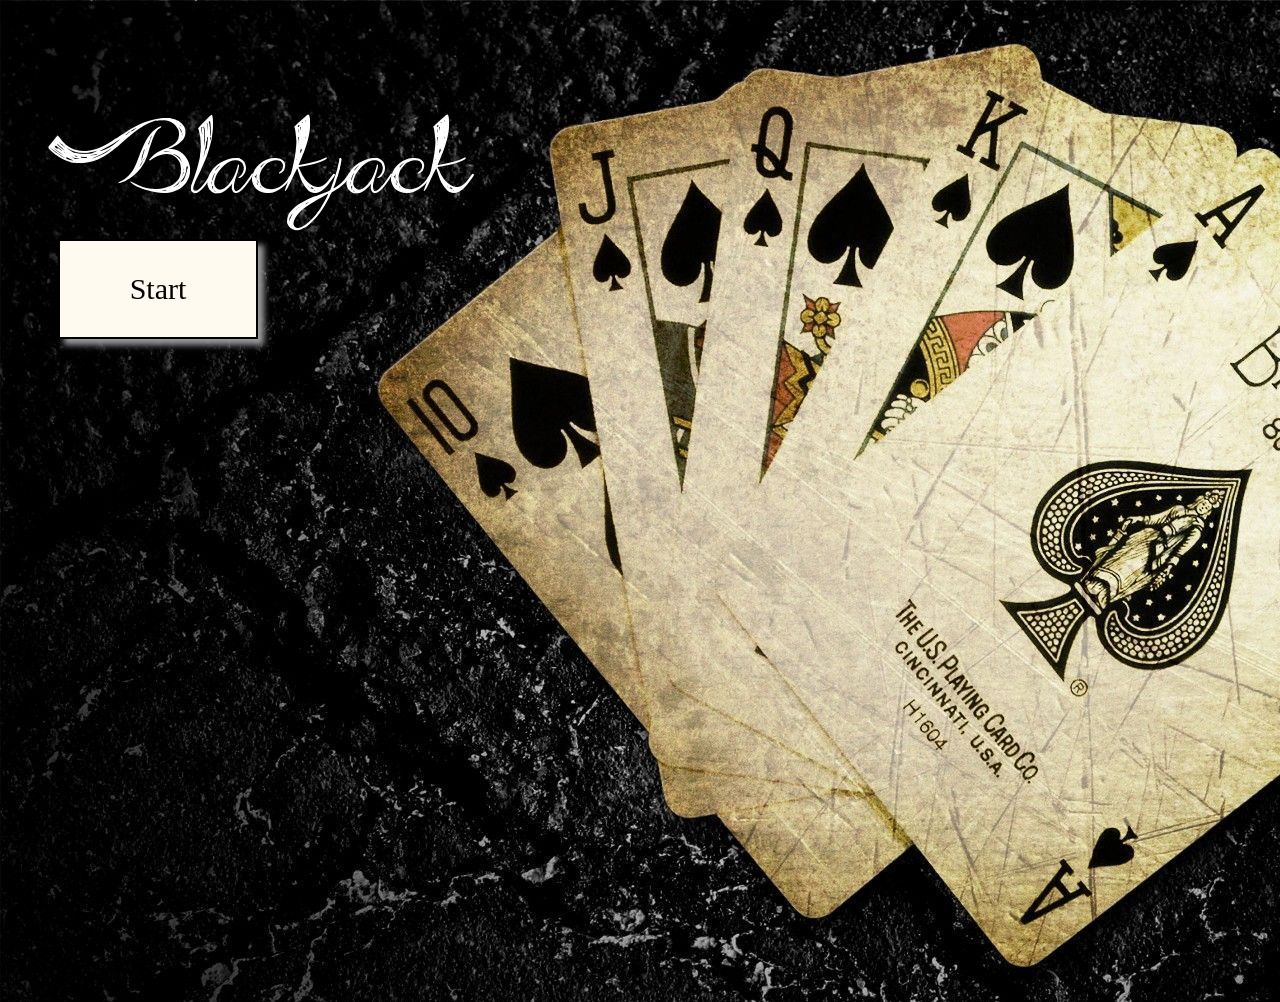
==== index.html @ 05b51416 "Rename веб.html to index.html" ====
<!DOCTYPE hmtl>
<html lang="en">
  <head>
    <link rel="stylesheet" href="css.css">
    <meta charset="utf-8">
    <title>Блэкджек</title>
    <script src="jscript.js"></script>
  </head>
  <body>
      <div class="background" id="back">
        <div class="Title">Blackjack</div>
        <div class="back_buttons" id="back_buttons">
          <button class="start" id="start" onclick="start()">Start</button>
	  <button class="take_card" id="take_card">Take card</button>
	  <button class="enough" id="enough"">Enough cards</button>
        </div>
        <div class="back_cards" id="back_cards"></div>
        <div class="dealer_cards" id="dealer_cards"></div>
      </div>
  </body>
</html>
---- css.css ----
@font-face {
font-family: 'fonts';
src: url('fonts.ttf');
}

body {
background-image: url(menu_background.jpg);
}

.Title {
font-family: 'fonts';
font-size: 70px;
color: white;
margin-left: 110px;
margin-top: 110px;
}

.background {
height: 100%;
width: 100%;
}

.back_buttons {
display: flex;
flex-direction: row;
width: 100%;
height: 150px;
}

.back_cards {
display: none;
flex-direction: row;
flex-wrap: wrap;
align-items: center;
background: white;
border: solid 4px saddlebrown;
width: 50%;
height: 120px;
}

.dealer_cards {
display: none;
flex-direction: row;
flex-wrap: wrap;
align-items: center;
background: white;
border: solid 4px saddlebrown;
width: 50%;
height: 120px;
margin-top: 30px;
}

.card {
width: 70px;
height: 100px;
margin-left: 5px;
border: solid 2px black;
border-radius: 10%;
}

.start {
font-family: cursive;
font-size: 30px;
width: 200px;
height: 100px;
background: FloralWhite;
border: solid 2px black;
box-shadow: 6px 6px 6px #999;
margin-left: 50px;
transition: background 0.05s linear;
transition: all .05s linear;
}

.start:active {
background: GhostWhite;
box-shadow: 2px 2px 2px #777;
transform: translateY(3px);
}

.take_card {
display: none;
font-family: cursive;
font-size: 30px;
width: 150px;
height: 100px;
background: FloralWhite;
box-shadow: 6px 6px 6px #999;
border: solid 2px black;
transition: background 0.05s linear;
transition: all .05s linear;
}

.take_card:active {
background: GhostWhite;
box-shadow: 2px 2px 2px #777;
transform: translateY(3px);
}

.enough {
display: none;
font-family: cursive;
font-size: 30px;
width: 150px;
height: 100px;
background: FloralWhite;
border: solid 2px black;
box-shadow: 6px 6px 6px #999;
margin-left: 20px;
transition: background 0.05s linear;
transition: all .05s linear;
}

.enough:active {
background: GhostWhite;
box-shadow: 2px 2px 2px #777;
transform: translateY(3px);
}

.score_display {
background: white;
border: solid 4px saddlebrown;
height: 96px;
width: 146px;
margin-left: 20px;
}
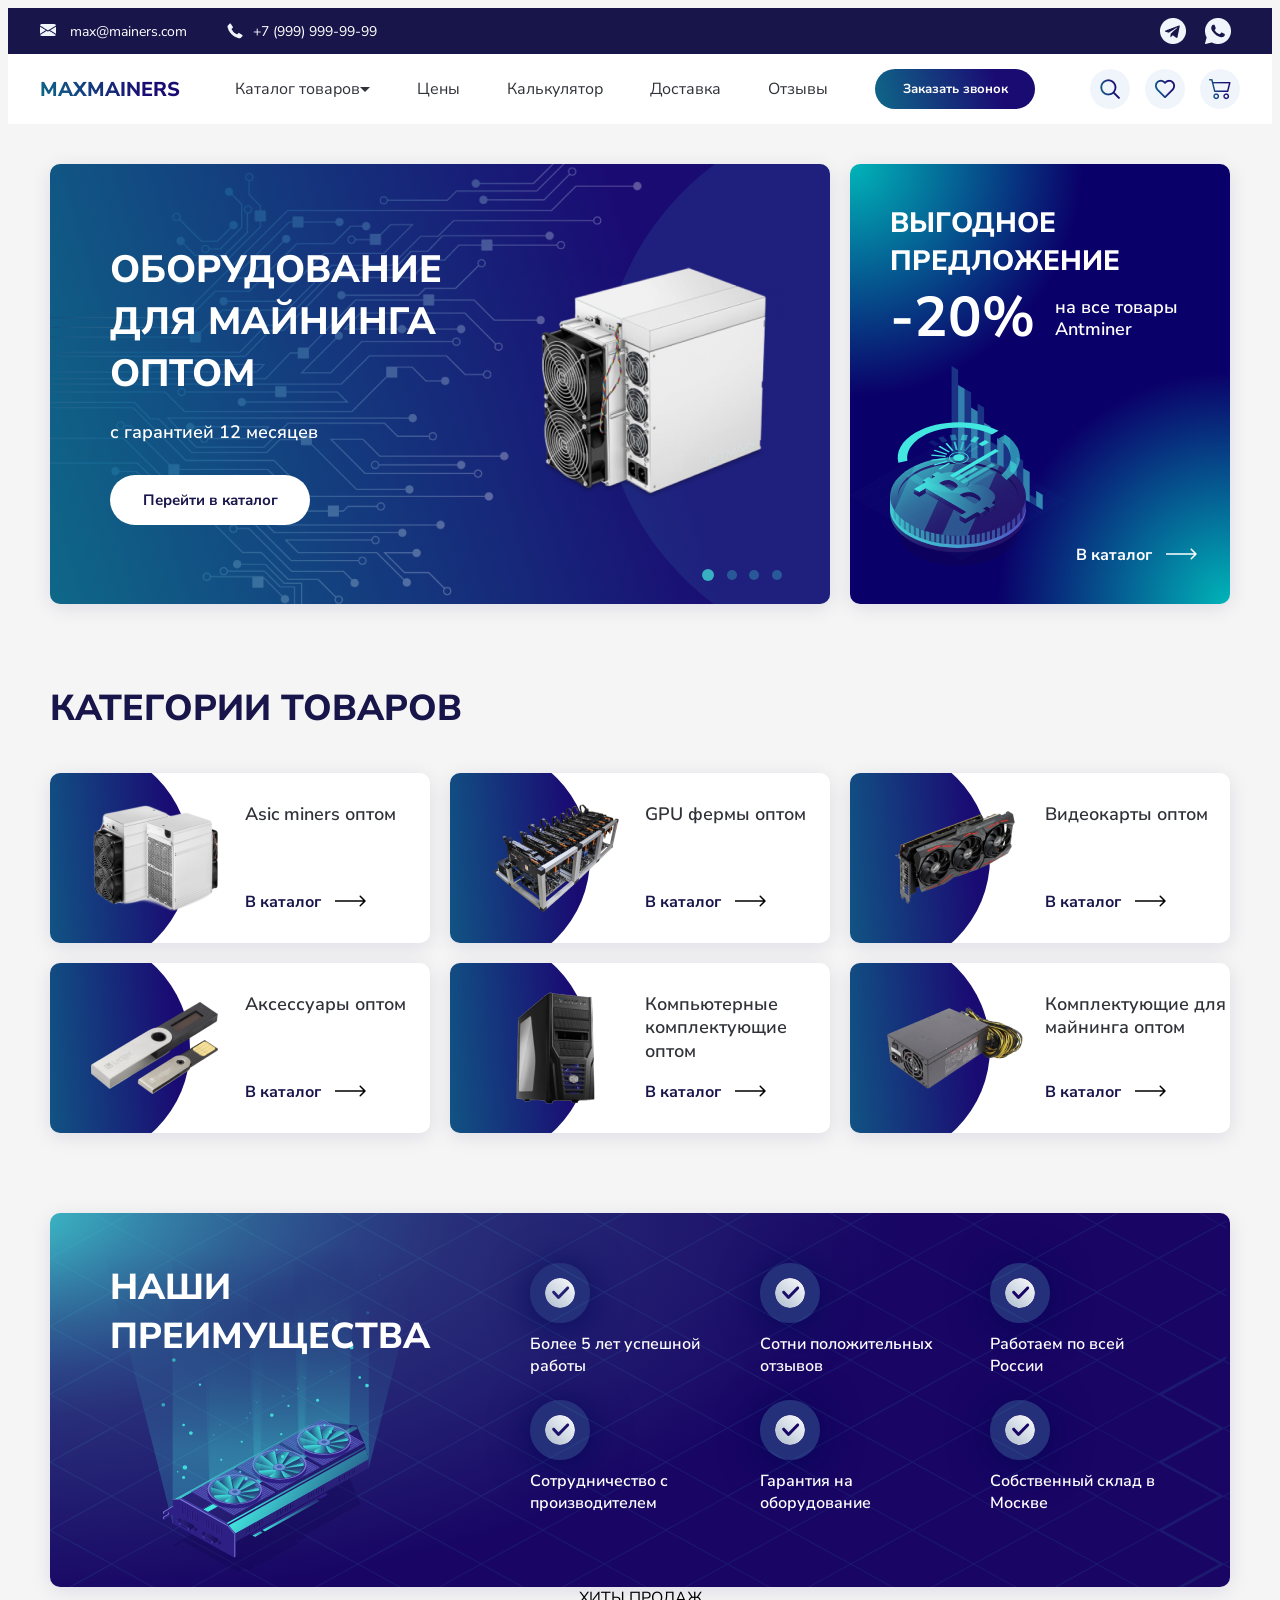
==== commit edffd5f6: "Add files via upload" ====
--- a/index.html
+++ b/index.html
@@ -1,21 +1,217 @@
-<!DOCTYPE hmtl>
-<html lang="en">
-  <head>
-    <link rel="stylesheet" href="css.css">
-    <meta charset="utf-8">
-    <title>Блэкджек</title>
-    <script src="jscript.js"></script>
-  </head>
-  <body>
-      <div class="background" id="back">
-        <div class="Title">Blackjack</div>
-        <div class="back_buttons" id="back_buttons">
-          <button class="start" id="start" onclick="start()">Start</button>
-	  <button class="take_card" id="take_card">Take card</button>
-	  <button class="enough" id="enough"">Enough cards</button>
-        </div>
-        <div class="back_cards" id="back_cards"></div>
-        <div class="dealer_cards" id="dealer_cards"></div>
-      </div>
-  </body>
-</html>
+<!DOCTYPE html>
+<html lang="en">
+<head>
+    <meta charset="UTF-8">
+    <title>Title</title>
+    <link rel="stylesheet" href="styles.css">
+</head>
+<body>
+    <header>
+        <div class="header">
+            <div class="header__top">
+                <div class="header__top__wrap">
+                    <div class="header__top__email-block">
+                        <img class="header__top__email-block__icon" src="assets/mail_icon.png">
+                        <span class="header__top__email-block__text">max@mainers.com</span>
+                    </div>
+                    <div class="header__top__number-block">
+                        <img class="header__top__number-block__icon" src="assets/phone_icon.png">
+                        <span class="header__top__number-block__text">+7 (999) 999-99-99</span>
+                    </div>
+                    <div class="header__top__messengers">
+                        <img class="header__top__messengers__icon" src="assets/telegram_icon.png">
+                        <img class="header__top__messengers__icon" src="assets/whatsapp_icon.png">
+                    </div>
+                </div>
+            </div>
+            <div class="header__bot">
+                <div class="header__bot__wrap">
+                    <label class="header__bot__maxmainers">MAXMAINERS</label>
+                    <div class="header__bot__links">
+                        <div class="header__bot__catalog-block">
+                            <span class="header__bot__catalog-block__text header__bot__links__link">Каталог товаров</span>
+                            <img class="header__bot__catalog-block__icon" src="assets/catalog_icon.png">
+                        </div>
+                        <span class="header__bot__links__link">Цены</span>
+                        <span class="header__bot__links__link">Калькулятор</span>
+                        <span class="header__bot__links__link">Доставка</span>
+                        <span class="header__bot__links__link">Отзывы</span>
+                        <div class="header__bot__call-wrap header__bot__call-wrap_normal">
+                            <span class="header__bot__call-wrap__text">Заказать звонок</span>
+                        </div>
+                    </div>
+                    <div class="header__bot__icons-block">
+                        <div class="header__bot__icon__block">
+                            <img class="header__bot__icons__icon" src="assets/search_icon.png">
+                        </div>
+                        <div class="header__bot__icon__block">
+                            <img class="header__bot__icon" src="assets/liked_icon.png">
+                            <img class="header__bot__icons_liked-counter" src="">
+                        </div>
+                        <div class="header__bot__icon__block">
+                            <img class="header__bot__icon" src="assets/shopper_icon.png">
+                            <img class="header__bot__icons_shopper-counter" src="">
+                        </div>
+                    </div>
+                </div>
+            </div>
+        </div>
+    </header>
+    <div class="main-block">
+        <div class="main-block__wrap">
+            <div class="main-block__banners">
+                <div class="main-block__banner">
+                    <img class="main-block__banner__background-left" src="assets/banner_background.png">
+                    <div class="main-block__banner__left-wrap">
+                        <label class="main-block__banner__label">ОБОРУДОВАНИЕ ДЛЯ МАЙНИНГА ОПТОМ</label>
+                        <span class="main-block__banner__span">с гарантией 12 месяцев</span>
+                        <div class="main-block__banner__catalog-button main-block__banner__catalog-button_normal">
+                            <span class="main-block__banner__catalog-button__text">Перейти в каталог</span>
+                        </div>
+                    </div>
+                    <div class="main-block__banner__slider">
+                        <img class="main-block__banner__slider__image" src="assets/banner_picture.png">
+                        <div class="main-block__banner__slider__dots">
+                            <div class="main-block__banner__slider__dots__dot main-block__banner__slider__dots__dot_selected"></div>
+                            <div class="main-block__banner__slider__dots__dot"></div>
+                            <div class="main-block__banner__slider__dots__dot"></div>
+                            <div class="main-block__banner__slider__dots__dot"></div>
+                        </div>
+                    </div>
+                    <div class="main-block__banner__background-right"></div>
+                </div>
+                <div class="main-block__discount-banner">
+                    <label class="main-block__discount-banner__offer">ВЫГОДНОЕ ПРЕДЛОЖЕНИЕ</label>
+                    <div class="main-block__discount-banner__discount-wrap">
+                        <label class="main-block__discount-banner__discount">-20%</label>
+                        <span class="main-block__discount-banner__span">на все товары Antminer</span>
+                    </div>
+                    <div class="main-block__discount-banner__bottom">
+                        <img class="main-block__discount-banner__bottom__image" src="assets/discount_icon.svg">
+                        <div class="main-block__catalog-button">
+                            <span class="main-block__catalog-button__text">В каталог</span>
+                            <img class="main-block__catalog-button__arrow" src="assets/discount_arrow.svg">
+                        </div>
+                    </div>
+                </div>
+            </div>
+            <div class="main-block__categories">
+                <label class="main-block__categories__label">КАТЕГОРИИ ТОВАРОВ</label>
+                <div class="main-block__categories__block">
+                    <div class="main-block__categories__block__category">
+                        <div class="main-block__categories__block__category__background-circle"></div>
+                        <img class="main-block__categories__block__category__image" src="assets/category_items/image-5.png">
+                        <div class="main-block__categories__block__category__right-block">
+                            <span class="main-block__categories__block__category__right-block__title">Asic miners оптом</span>
+                            <div class="main-block__catalog-button">
+                                <span class="main-block__catalog-button__text">В каталог</span>
+                                <img class="main-block__catalog-button__arrow" src="assets/discount_arrow.svg">
+                            </div>
+                        </div>
+                    </div>
+                    <div class="main-block__categories__block__category">
+                        <div class="main-block__categories__block__category__background-circle"></div>
+                        <img class="main-block__categories__block__category__image" src="assets/category_items/image-1.png">
+                        <div class="main-block__categories__block__category__right-block">
+                            <span class="main-block__categories__block__category__right-block__title">GPU фермы оптом</span>
+                            <div class="main-block__catalog-button">
+                                <span class="main-block__catalog-button__text">В каталог</span>
+                                <img class="main-block__catalog-button__arrow" src="assets/discount_arrow.svg">
+                            </div>
+                        </div>
+                    </div>
+                    <div class="main-block__categories__block__category">
+                        <div class="main-block__categories__block__category__background-circle"></div>
+                        <img class="main-block__categories__block__category__image" src="assets/category_items/image-3.png">
+                        <div class="main-block__categories__block__category__right-block">
+                            <span class="main-block__categories__block__category__right-block__title">Видеокарты оптом</span>
+                            <div class="main-block__catalog-button">
+                                <span class="main-block__catalog-button__text">В каталог</span>
+                                <img class="main-block__catalog-button__arrow" src="assets/discount_arrow.svg">
+                            </div>
+                        </div>
+                    </div>
+                    <div class="main-block__categories__block__category">
+                        <div class="main-block__categories__block__category__background-circle"></div>
+                        <img class="main-block__categories__block__category__image" src="assets/category_items/image.png">
+                        <div class="main-block__categories__block__category__right-block">
+                            <span class="main-block__categories__block__category__right-block__title">Аксессуары оптом</span>
+                            <div class="main-block__catalog-button">
+                                <span class="main-block__catalog-button__text">В каталог</span>
+                                <img class="main-block__catalog-button__arrow" src="assets/discount_arrow.svg">
+                            </div>
+                        </div>
+                    </div>
+                    <div class="main-block__categories__block__category">
+                        <div class="main-block__categories__block__category__background-circle"></div>
+                        <img class="main-block__categories__block__category__image" src="assets/category_items/image-2.png">
+                        <div class="main-block__categories__block__category__right-block">
+                            <span class="main-block__categories__block__category__right-block__title">Компьютерные комплектующие оптом</span>
+                            <div class="main-block__catalog-button">
+                                <span class="main-block__catalog-button__text">В каталог</span>
+                                <img class="main-block__catalog-button__arrow" src="assets/discount_arrow.svg">
+                            </div>
+                        </div>
+                    </div>
+                    <div class="main-block__categories__block__category">
+                        <div class="main-block__categories__block__category__background-circle"></div>
+                        <img class="main-block__categories__block__category__image" src="assets/category_items/image-4.png">
+                        <div class="main-block__categories__block__category__right-block">
+                            <span class="main-block__categories__block__category__right-block__title">Комплектующие для майнинга оптом</span>
+                            <div class="main-block__catalog-button">
+                                <span class="main-block__catalog-button__text">В каталог</span>
+                                <img class="main-block__catalog-button__arrow" src="assets/discount_arrow.svg">
+                            </div>
+                        </div>
+                    </div>
+                </div>
+            </div>
+            <div class="main-block__benefits">
+                <div class="main-block__benefits__wrap">
+                    <img class="main-block__benefits__grid" src="assets/benefits_grid.svg">
+                    <div class="main-block__benefits__left-block">
+                        <label class="main-block__benefits__left-block__label">НАШИ ПРЕИМУЩЕСТВА</label>
+                        <img class="main-block__benefits__left-block__image" src="assets/benefits_logo.svg">
+                    </div>
+                    <div class="main-block__benefits__right-block">
+                        <div class="main-block__benefits__right-block__benefit">
+                            <img class="main-block__benefits__right-block__benefit__image" src="assets/benefit_icon.svg"/>
+                            <span class="main-block__benefits__right-block__benefit__text">Более 5 лет успешной работы</span>
+                        </div>
+                        <div class="main-block__benefits__right-block__benefit">
+                            <img class="main-block__benefits__right-block__benefit__image" src="assets/benefit_icon.svg"/>
+                            <span class="main-block__benefits__right-block__benefit__text">Сотни положительных отзывов</span>
+                        </div>
+                        <div class="main-block__benefits__right-block__benefit">
+                            <img class="main-block__benefits__right-block__benefit__image" src="assets/benefit_icon.svg"/>
+                            <span class="main-block__benefits__right-block__benefit__text">Работаем по всей России</span>
+                        </div>
+                        <div class="main-block__benefits__right-block__benefit">
+                            <img class="main-block__benefits__right-block__benefit__image" src="assets/benefit_icon.svg"/>
+                            <span class="main-block__benefits__right-block__benefit__text">Сотрудничество с производителем</span>
+                        </div>
+                        <div class="main-block__benefits__right-block__benefit">
+                            <img class="main-block__benefits__right-block__benefit__image" src="assets/benefit_icon.svg"/>
+                            <span class="main-block__benefits__right-block__benefit__text">Гарантия на оборудование</span>
+                        </div>
+                        <div class="main-block__benefits__right-block__benefit">
+                            <img class="main-block__benefits__right-block__benefit__image" src="assets/benefit_icon.svg"/>
+                            <span class="main-block__benefits__right-block__benefit__text">Собственный склад в Москве</span>
+                        </div>
+                    </div>
+                </div>
+            </div>
+            <div class="main-block__sale-hits">
+                <div class="main-block__sale-hits__wrap">
+                    <label class="main-block__sale-hits__label">ХИТЫ ПРОДАЖ</label>
+                    <div class="main-block__sale-hits__block">
+                        <div class="main-block__sale-hits__block__item">
+
+                        </div>
+                    </div>
+                </div>
+            </div>
+        </div>
+    </div>
+</body>
+</html>
--- a/styles.css
+++ b/styles.css
@@ -0,0 +1,584 @@
+@import url('https://fonts.googleapis.com/css?family=Nunito+Sans&display=swap');
+
+body {
+    font-family: 'Nunito Sans';
+    background: #F5F5F5;
+}
+
+.header {
+    display: flex;
+    flex-direction: column;
+    min-width: 1200px;
+}
+
+.header__top {
+    display: flex;
+    flex-direction: row;
+    justify-content: center;
+    width: 100%;
+    height: 46px;
+    background: #18154B;
+}
+
+.header__top__wrap {
+    display: flex;
+    flex-direction: row;
+    align-items: center;
+    max-width: 1920px;
+    min-width: 1200px;
+    width: 100%;
+    height: 46px;
+    color: white;
+    font-size: 14px;
+    font-weight: 400;
+    padding-left: 10%;
+    padding-right: 10%;
+}
+
+.header__top__email-block {
+    display: inline;
+}
+
+.header__top__email-block__text {
+    margin-left: 10px;
+}
+
+.header__top__number-block {
+    display: flex;
+    flex-direction: row;
+    align-items: center;
+    margin-left: 40px;
+}
+
+.header__top__number-block__text {
+    margin-left: 10px;
+}
+
+.header__top__messengers {
+    display: flex;
+    flex-direction: row;
+    justify-content: space-around;
+    align-items: center;
+    width: 90px;
+    margin-left: auto;
+}
+
+.header__bot {
+    display: flex;
+    flex-direction: row;
+    justify-content: center;
+    align-items: center;
+    height: 70px;
+    background: white;
+    width: 100%;
+}
+
+.header__bot__wrap {
+    display: flex;
+    flex-direction: row;
+    justify-content: space-between;
+    align-items: center;
+    width: 100%;
+    min-width: 1200px;
+    max-width: 1920px;
+    padding-left: 10%;
+    padding-right: 10%;
+}
+
+.header__bot__maxmainers {
+    font-weight: 800;
+    font-size: 20px;
+    background: linear-gradient(73.56deg, #0D748B -10.13%, #1A0B73 75.49%), #FFFFFF;
+    -webkit-background-clip: text;
+    -webkit-text-fill-color: transparent;
+    -webkit-background-clip: text;
+    text-fill-color: transparent;
+}
+
+.header__bot__catalog-block, .header__bot__links__link {
+    font-size: 16px;
+    font-weight: 400;
+    color: #303239;
+}
+
+.header__bot__catalog-block {
+    display: flex;
+    flex-direction: row;
+    align-items: center;
+}
+
+.header__bot__links {
+    display: flex;
+    flex-direction: row;
+    justify-content: space-between;
+    align-items: center;
+    width: 800px;
+    user-select: none;
+}
+
+.header__bot__links__link {
+    font-size: 16px;
+    font-weight: 400;
+    color: #303239;
+    transition-duration: 0.5s;
+}
+
+.header__bot__links__link:hover {
+    color: rgba(48, 50, 57, 0.7);
+}
+
+.header__bot__call-wrap{
+    display: flex;
+    flex-direction: row;
+    justify-content: center;
+    align-items: center;
+    width: 160px;
+    height: 40px;
+    border-radius: 50px;
+    color: white;
+    font-weight: 700;
+    font-size: 13px;
+    font-style: normal;
+    transition-duration: 0.25s;
+}
+
+.header__bot__call-wrap_normal {
+    background: linear-gradient(73.56deg, #0D748B -10.13%, #1A0B73 75.49%), #FFFFFF;
+}
+
+.header__bot__call-wrap_normal:hover {
+    background: linear-gradient(73.56deg, #0D748B -10.13%, #1A0B73 75.49%), #FFFFFF;
+    box-shadow: 0px 4px 20px rgba(26, 11, 115, 0.4);
+}
+
+.header__bot__call-wrap_normal:active {
+    background: linear-gradient(0deg, rgba(24, 21, 75, 0.6), rgba(24, 21, 75, 0.6)), linear-gradient(73.56deg, #0D748B -10.13%, #1A0B73 75.49%);
+}
+
+.header__bot__call-wrap_disabled {
+    background: linear-gradient(0deg, rgba(255, 255, 255, 0.5), rgba(255, 255, 255, 0.5)), linear-gradient(73.56deg, #0D748B -10.13%, #1A0B73 75.49%);
+}
+
+.header__bot__icons-block {
+    display: flex;
+    flex-direction: row;
+    justify-content: space-between;
+    width: 150px;
+}
+
+.header__bot__icon__block {
+    display: flex;
+    flex-direction: row;
+    justify-content: center;
+    align-items: center;
+    width: 40px;
+    height: 40px;
+    background: #F0F5FB;
+    border-radius: 50%;
+}
+
+.main-block {
+    display: flex;
+    flex-direction: row;
+    justify-content: center;
+    width: 100%;
+    min-width: 1200px;
+    margin-top: 40px;
+}
+
+.main-block__wrap {
+    display: flex;
+    flex-direction: column;
+    align-items: center;
+    width: 100%;
+    min-width: 1200px;
+    max-width: 1920px;
+}
+
+.main-block__banners {
+    display: flex;
+    flex-direction: row;
+}
+
+.main-block__banner {
+    display: flex;
+    flex-direction: row;
+    width: 780px;
+    height: 440px;
+    background: linear-gradient(73.56deg, #0D748B -10.13%, #1A0B73 75.49%), #FFFFFF;
+    box-shadow: 0px 4px 20px rgba(0, 7, 94, 0.1);
+    border-radius: 10px;
+    position: relative;
+    overflow: hidden;
+}
+
+.main-block__banner__left-wrap {
+    display: flex;
+    flex-direction: column;
+    justify-content: flex-start;
+    width: 341px;
+    position: relative;
+    top: 80px;
+    left: 60px;
+    z-index: 2;
+}
+
+.main-block__banner__label {
+    position: relative;
+    font-style: normal;
+    font-weight: 800;
+    font-size: 38px;
+    line-height: 52px;
+    text-transform: uppercase;
+    color: #FFFFFF;
+    overflow-wrap: break-word;
+}
+
+.main-block__banner__span {
+    font-style: normal;
+    font-weight: 600;
+    font-size: 18px;
+    line-height: 25px;
+    color: #FFFFFF;
+    margin-top: 20px;
+}
+
+.main-block__banner__catalog-button {
+    display: flex;
+    flex-direction: row;
+    justify-content: center;
+    align-items: center;
+    margin-top: 30px;
+    width: 200px;
+    height: 50px;
+    border-radius: 50px;
+    user-select: none;
+}
+
+.main-block__banner__catalog-button_normal {
+    background: white;
+    transition-duration: 0.25s;
+}
+
+.main-block__banner__catalog-button_normal:hover {
+    background: #FFFFFF;
+    box-shadow: 0px 4px 30px rgba(255, 255, 255, 0.4);
+}
+
+.main-block__banner__catalog-button_normal:active {
+    background: linear-gradient(0deg, rgba(24, 21, 75, 0.15), rgba(24, 21, 75, 0.15)), #FFFFFF;;
+}
+
+.main-block__banner__catalog-button_disabled {
+    background: rgba(255, 255, 255, 0.6);
+}
+
+.main-block__banner__catalog-button__text {
+    font-style: normal;
+    font-weight: 700;
+    font-size: 15px;
+    line-height: 20px;
+    color: #18154B;
+}
+
+.main-block__banner__background-left {
+    position: absolute;
+    top: 0;
+    left: 0;
+    z-index: 1;
+}
+
+.main-block__banner__background-right {
+    width: 596px;
+    height: 563px;
+    background: rgba(52, 110, 164, 0.2);
+    border-radius: 50%;
+    position: absolute;
+    z-index: 1;
+     left: 552px;
+    align-self: center;
+}
+
+.main-block__banner__slider {
+    display: flex;
+    flex-direction: column;
+    z-index: 2;
+    position: relative;
+    top: 95px;
+    left: 131px;
+}
+
+.main-block__banner__slider__dots {
+    display: flex;
+    flex-direction: row;
+    justify-content: space-between;
+    align-items: center;
+    margin-top: 60px;
+    margin-left: 180px;
+    width: 80px;
+}
+
+.main-block__banner__slider__dots__dot {
+    width: 10px;
+    height: 10px;
+    border-radius: 50%;
+    background: rgba(56, 176, 193, 0.4);
+}
+
+.main-block__banner__slider__dots__dot_selected {
+    width: 12px;
+    height: 12px;
+    border-radius: 50%;
+    background: #38B0C1;
+}
+
+.main-block__discount-banner {
+    display: flex;
+    flex-direction: column;
+    width: 380px;
+    height: 440px;
+    margin-left: 20px;
+    box-shadow: 0px 4px 20px rgba(0, 7, 94, 0.1);
+    border-radius: 10px;
+    background: radial-gradient(circle at top left, #00b5b9, transparent 40%) top left, radial-gradient(circle at bottom right, #00b5b9, transparent 40%) bottom right, linear-gradient(45deg, #0a0069, #0a0069);
+}
+
+.main-block__discount-banner__offer {
+    font-style: normal;
+    font-weight: 800;
+    font-size: 28px;
+    line-height: 38px;
+    color: white;
+    margin: 40px 0 0 40px;
+}
+
+.main-block__discount-banner__discount-wrap {
+    display: flex;
+    flex-direction: row;
+    justify-content: space-between;
+    align-items: center;
+    margin-left: 40px;
+    margin-right: 37px;
+}
+
+.main-block__discount-banner__discount {
+    font-style: normal;
+    font-weight: 700;
+    font-size: 56px;
+    line-height: 76px;
+    text-transform: uppercase;
+    color: white;
+}
+
+.main-block__discount-banner__span {
+    font-style: normal;
+    font-weight: 600;
+    font-size: 18px;
+    line-height: 125%;
+    color: white;
+    margin-left: 20px;
+}
+
+.main-block__discount-banner__bottom {
+    display: flex;
+    flex-direction: row;
+}
+
+.main-block__discount-banner__bottom__image {
+    margin-top: 10px;
+    padding-right: 10px;
+}
+
+.main-block__catalog-button {
+    align-self: flex-end;
+}
+
+.main-block__catalog-button__text {
+    font-style: normal;
+    font-weight: 700;
+    font-size: 16px;
+    line-height: 22px;
+    color: white;
+    padding-right: 10px;
+}
+
+.main-block__categories {
+    display: flex;
+    flex-direction: column;
+    align-items: center;
+    margin-top: 80px;
+    margin-bot: 40px;
+}
+
+.main-block__categories__label {
+    font-style: normal;
+    font-weight: 800;
+    font-size: 36px;
+    line-height: 49px;
+    text-transform: uppercase;
+    color: #18154B;
+    width: 1180px;
+    margin-bottom: 40px;
+}
+
+.main-block__categories__block {
+    display: flex;
+    flex-direction: row;
+    justify-content: space-between;
+    max-width: 1180px;
+    min-width: 1140px;
+    width: 100%;
+    flex-wrap: wrap;
+}
+
+.main-block__categories__block__category {
+    display: flex;
+    flex-direction: row;
+    width: 380px;
+    height: 170px;
+    background: #FFFFFF;
+    box-shadow: 0px 4px 20px rgba(0, 7, 94, 0.1);
+    border-radius: 10px;
+    overflow: hidden;
+    position: relative;
+    margin-bottom: 20px;
+    z-index: 1;
+}
+
+.main-block__categories__block__category__background-circle {
+    width: 226px;
+    height: 226px;
+    border-radius: 50%;
+    background: linear-gradient(86.02deg, #0D748B 11.79%, #1A0B73 90.28%);
+    z-index: 2;
+    position: absolute;
+    left: -86px;
+    top: -28px;
+}
+
+.main-block__categories__block__category__image {
+    width: 140px;
+    height: 130px;
+    z-index: 3;
+    margin-top: 20px;
+    margin-left: 35px;
+    margin-bot: 20px;
+}
+
+.main-block__categories__block__category__right-block {
+    display: flex;
+    flex-direction: column;
+    justify-content: space-between;
+    padding-top: 30px;
+    padding-bottom: 30px;
+    margin-left: 20px;
+}
+
+.main-block__categories__block__category__right-block__title {
+    font-style: normal;
+    font-weight: 600;
+    font-size: 18px;
+    line-height: 130%;
+    color: #303239;
+}
+
+.main-block__categories__block__category__right-block .main-block__catalog-button {
+    align-self: normal;
+}
+
+.main-block__categories__block__category__right-block .main-block__catalog-button__text {
+    font-style: normal;
+    font-weight: 700;
+    font-size: 16px;
+    line-height: 22px;
+    color: #18154B;
+}
+
+.main-block__categories__block__category__right-block .main-block__catalog-button__arrow {
+    filter: invert(1);
+}
+
+.main-block__benefits {
+    display: flex;
+    flex-direction: column;
+    align-items: center;
+    margin-top: 60px;
+}
+
+.main-block__benefits__wrap {
+    display: flex;
+    flex-direction: row;
+    width: 1180px;
+    height: 374px;
+    background: radial-gradient(98.19% 130.91% at -8.58% -1.44%, #42E8E0 0%, #40DDDA 1.57%, #3AAEC0 9.21%, #3484A9 17.3%, #2F6195 25.73%, #2B4486 34.58%, #282E79 44%, #180564 82.26%);
+    box-shadow: 0px 4px 20px rgba(0, 7, 94, 0.1);
+    border-radius: 10px;
+    z-index: 0;
+    position: relative;
+}
+
+.main-block__benefits__grid {
+    z-index: 1;
+    position: absolute;
+}
+
+.main-block__benefits__left-block {
+    display: flex;
+    flex-direction: column;
+    position: relative;
+}
+
+.main-block__benefits__left-block__label {
+    font-style: normal;
+    font-weight: 800;
+    font-size: 36px;
+    line-height: 49px;
+    text-transform: uppercase;
+    color: white;
+    position: absolute;
+    left: 60px;
+    top: 50px;
+    z-index: 3;
+}
+
+.main-block__benefits__left-block__image {
+    position: absolute;
+    left: 55px;
+    bottom: 15px;
+    z-index: 2;
+}
+
+.main-block__benefits__right-block {
+    display: flex;
+    flex-direction: row;
+    flex-wrap: wrap;
+    margin-left: 480px;
+    width: 700px;
+    margin-top: 50px;
+    margin-bottom: 50px;
+}
+
+.main-block__benefits__right-block__benefit {
+    display: flex;
+    flex-direction: column;
+    align-items: flex-start;
+    width: 230px;
+}
+
+.main-block__benefits__right-block__benefit__image {
+    width: 30px;
+    height: 30px;
+    border: solid 15px #25307B;
+    border-radius: 50%;
+    box-shadow: 0px 4px 40px rgba(0, 6, 84, 0.9);
+    margin-bottom: 10px;
+}
+
+.main-block__benefits__right-block__benefit__text {
+    font-style: normal;
+    font-weight: 600;
+    font-size: 16px;
+    line-height: 22px;
+    color: white;
+    width: 175px;
+}
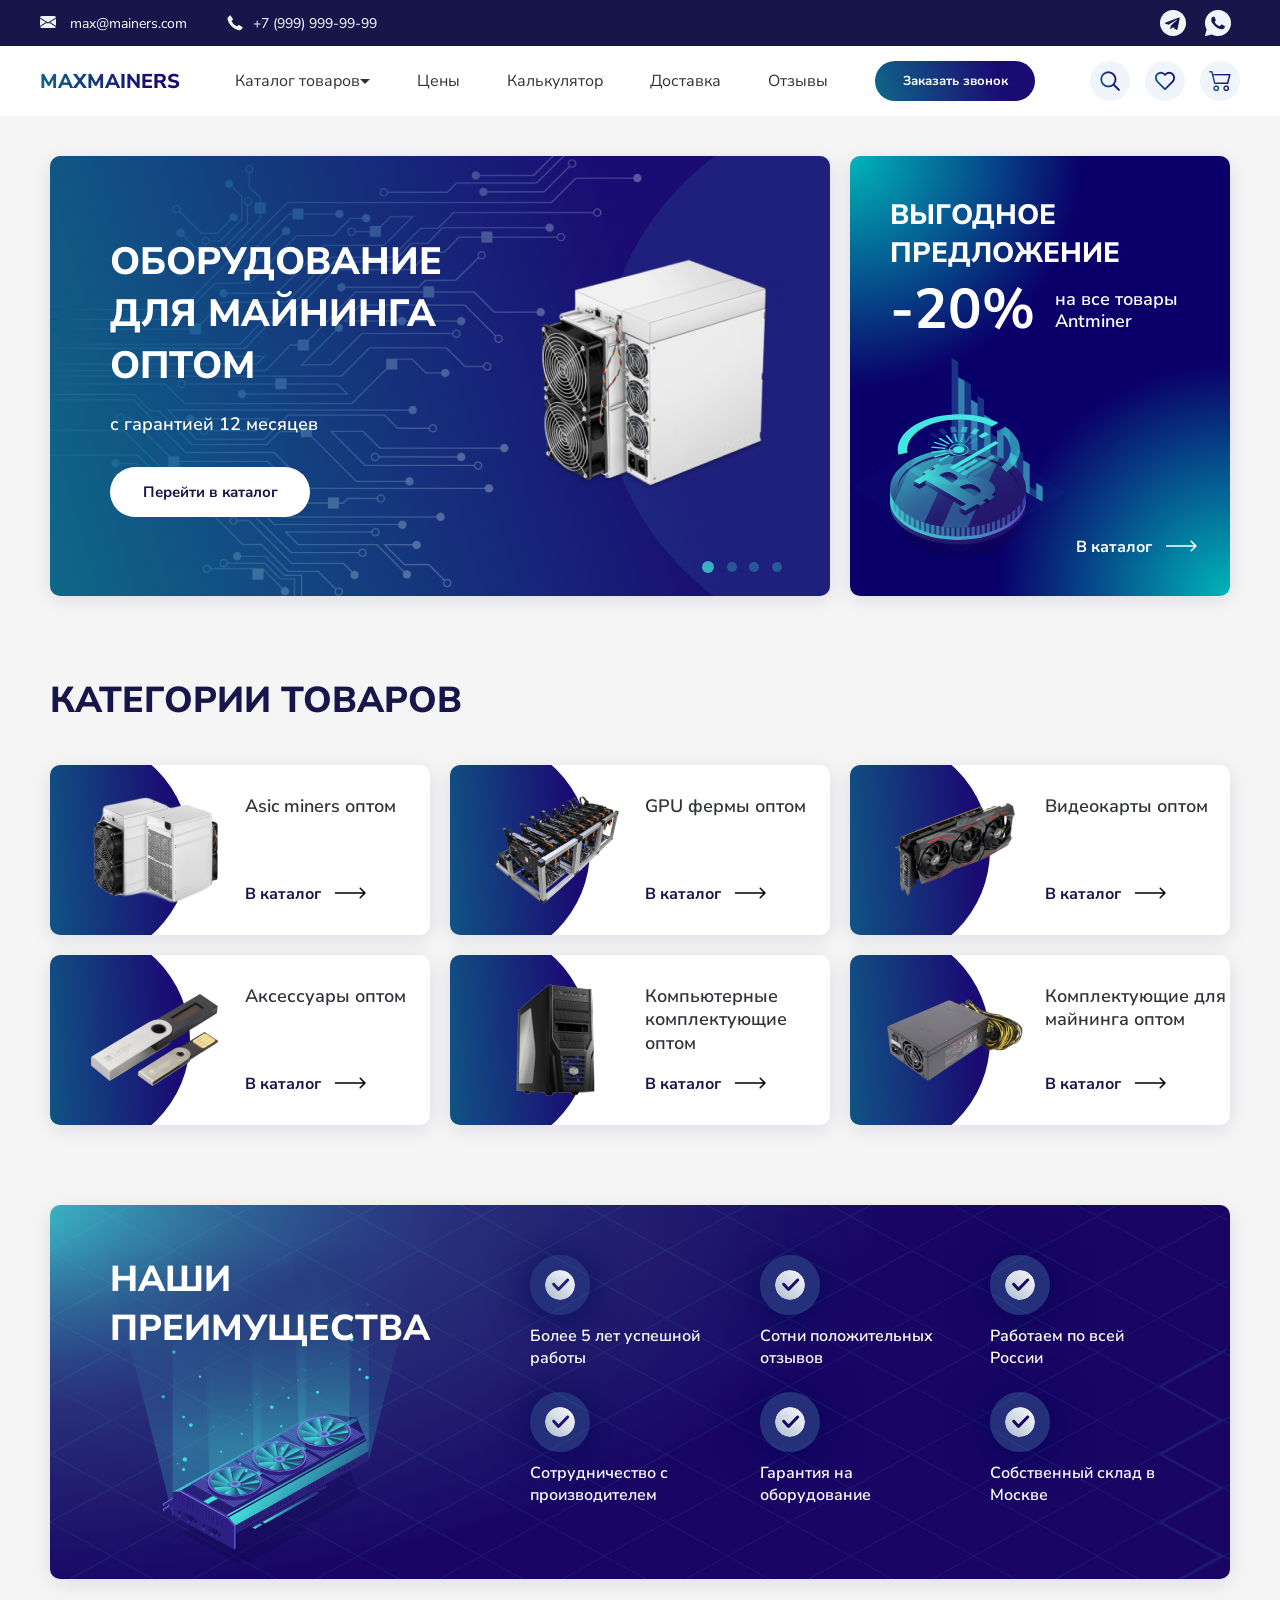
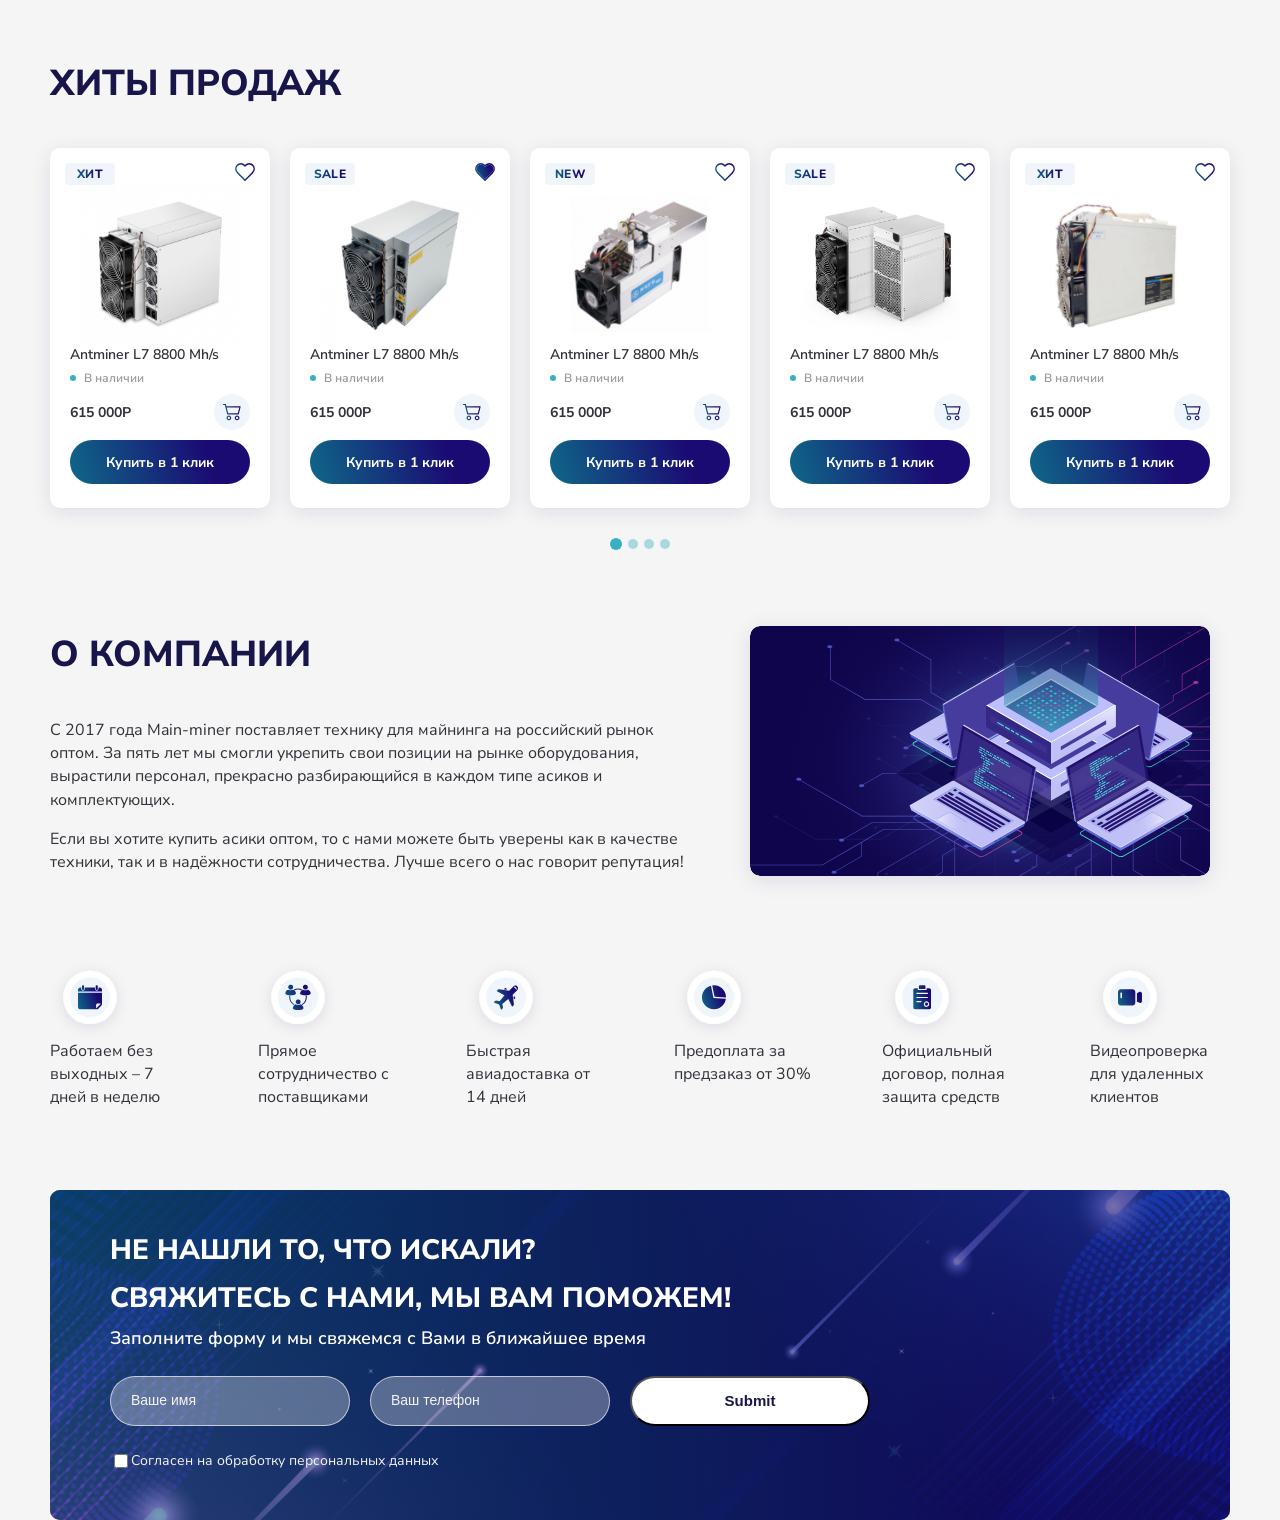
==== commit 1817540c: "added smth" ====
--- a/index.html
+++ b/index.html
@@ -206,9 +206,174 @@
                     <label class="main-block__sale-hits__label">ХИТЫ ПРОДАЖ</label>
                     <div class="main-block__sale-hits__block">
                         <div class="main-block__sale-hits__block__item">
-
-                        </div>
-                    </div>
+                            <div class="main-block__sale-hits__block__item__top-part">
+                                <div class="main-block__sale-hits__block__item__top-part__hit__wrap">
+                                    <span class="main-block__sale-hits__block__item__top-part__hit">ХИТ</span>
+                                </div>
+                                <div class="main-block__sale-hits__block__item__top-part__like"></div>
+                            </div>
+                            <img class="main-block__sale-hits__block__item__image" src="assets/sale_hits/image-4.svg"/>
+                            <span class="main-block__sale-hits__block__item__title">Antminer L7 8800 Mh/s</span>
+                            <div class="main-block__sale-hits__block__item__available">
+                                <div class="main-block__sale-hits__block__item__available__dot"></div>
+                                <span class="main-block__sale-hits__block__item__available__span">В наличии</span>
+                            </div>
+                            <div class="main-block__sale-hits__block__item__price-block">
+                                <span class="main-block__sale-hits__block__item__price-block__price">615 000Р</span>
+                                <img class="main-block__sale-hits__block__item__price-block__add-to-cart" src="assets/add-to-cart_icon.svg"/>
+                            </div>
+                            <div class="main-block__sale-hits__block__item__button">
+                                <label class="main-block__sale-hits__block__item__button__text">Купить в 1 клик</label>
+                            </div>
+                        </div>
+                        <div class="main-block__sale-hits__block__item">
+                            <div class="main-block__sale-hits__block__item__top-part">
+                                <div class="main-block__sale-hits__block__item__top-part__hit__wrap">
+                                    <span class="main-block__sale-hits__block__item__top-part__hit">SALE</span>
+                                </div>
+                                <div class="main-block__sale-hits__block__item__top-part__liked"></div>
+                            </div>
+                            <img class="main-block__sale-hits__block__item__image" src="assets/sale_hits/image.svg"/>
+                            <span class="main-block__sale-hits__block__item__title">Antminer L7 8800 Mh/s</span>
+                            <div class="main-block__sale-hits__block__item__available">
+                                <div class="main-block__sale-hits__block__item__available__dot"></div>
+                                <span class="main-block__sale-hits__block__item__available__span">В наличии</span>
+                            </div>
+                            <div class="main-block__sale-hits__block__item__price-block">
+                                <span class="main-block__sale-hits__block__item__price-block__price">615 000Р</span>
+                                <img class="main-block__sale-hits__block__item__price-block__add-to-cart" src="assets/add-to-cart_icon.svg"/>
+                            </div>
+                            <div class="main-block__sale-hits__block__item__button">
+                                <label class="main-block__sale-hits__block__item__button__text">Купить в 1 клик</label>
+                            </div>
+                        </div>
+                        <div class="main-block__sale-hits__block__item">
+                            <div class="main-block__sale-hits__block__item__top-part">
+                                <div class="main-block__sale-hits__block__item__top-part__hit__wrap">
+                                    <span class="main-block__sale-hits__block__item__top-part__hit">NEW</span>
+                                </div>
+                                <div class="main-block__sale-hits__block__item__top-part__like"></div>
+                            </div>
+                            <img class="main-block__sale-hits__block__item__image" src="assets/sale_hits/image-1.svg"/>
+                            <span class="main-block__sale-hits__block__item__title">Antminer L7 8800 Mh/s</span>
+                            <div class="main-block__sale-hits__block__item__available">
+                                <div class="main-block__sale-hits__block__item__available__dot"></div>
+                                <span class="main-block__sale-hits__block__item__available__span">В наличии</span>
+                            </div>
+                            <div class="main-block__sale-hits__block__item__price-block">
+                                <span class="main-block__sale-hits__block__item__price-block__price">615 000Р</span>
+                                <img class="main-block__sale-hits__block__item__price-block__add-to-cart" src="assets/add-to-cart_icon.svg"/>
+                            </div>
+                            <div class="main-block__sale-hits__block__item__button">
+                                <label class="main-block__sale-hits__block__item__button__text">Купить в 1 клик</label>
+                            </div>
+                        </div>
+                        <div class="main-block__sale-hits__block__item">
+                            <div class="main-block__sale-hits__block__item__top-part">
+                                <div class="main-block__sale-hits__block__item__top-part__hit__wrap">
+                                    <span class="main-block__sale-hits__block__item__top-part__hit">SALE</span>
+                                </div>
+                                <div class="main-block__sale-hits__block__item__top-part__like"></div>
+                            </div>
+                            <img class="main-block__sale-hits__block__item__image" src="assets/sale_hits/image-2.svg"/>
+                            <span class="main-block__sale-hits__block__item__title">Antminer L7 8800 Mh/s</span>
+                            <div class="main-block__sale-hits__block__item__available">
+                                <div class="main-block__sale-hits__block__item__available__dot"></div>
+                                <span class="main-block__sale-hits__block__item__available__span">В наличии</span>
+                            </div>
+                            <div class="main-block__sale-hits__block__item__price-block">
+                                <span class="main-block__sale-hits__block__item__price-block__price">615 000Р</span>
+                                <img class="main-block__sale-hits__block__item__price-block__add-to-cart" src="assets/add-to-cart_icon.svg"/>
+                            </div>
+                            <div class="main-block__sale-hits__block__item__button">
+                                <label class="main-block__sale-hits__block__item__button__text">Купить в 1 клик</label>
+                            </div>
+                        </div>
+                        <div class="main-block__sale-hits__block__item">
+                            <div class="main-block__sale-hits__block__item__top-part">
+                                <div class="main-block__sale-hits__block__item__top-part__hit__wrap">
+                                    <span class="main-block__sale-hits__block__item__top-part__hit">ХИТ</span>
+                                </div>
+                                <div class="main-block__sale-hits__block__item__top-part__like"></div>
+                            </div>
+                            <img class="main-block__sale-hits__block__item__image" src="assets/sale_hits/image-3.svg"/>
+                            <span class="main-block__sale-hits__block__item__title">Antminer L7 8800 Mh/s</span>
+                            <div class="main-block__sale-hits__block__item__available">
+                                <div class="main-block__sale-hits__block__item__available__dot"></div>
+                                <span class="main-block__sale-hits__block__item__available__span">В наличии</span>
+                            </div>
+                            <div class="main-block__sale-hits__block__item__price-block">
+                                <span class="main-block__sale-hits__block__item__price-block__price">615 000Р</span>
+                                <img class="main-block__sale-hits__block__item__price-block__add-to-cart" src="assets/add-to-cart_icon.svg"/>
+                            </div>
+                            <div class="main-block__sale-hits__block__item__button">
+                                <label class="main-block__sale-hits__block__item__button__text">Купить в 1 клик</label>
+                            </div>
+                        </div>
+                    </div>
+                    <div class="main-block__sale-hits__slider">
+                        <div class="main-block__sale-hits__slider__dot_current"></div>
+                        <div class="main-block__sale-hits__slider__dot"></div>
+                        <div class="main-block__sale-hits__slider__dot"></div>
+                        <div class="main-block__sale-hits__slider__dot"></div>
+                    </div>
+                </div>
+            </div>
+            <div class="main-block__about-us">
+                <div class="main-block__about-us__wrap">
+                    <div class="main-block__about-us__description-block">
+                        <div class="main-block__about-us__description-block__text-block">
+                            <label class="main-block__about-us__description-block__text-block__label">О КОМПАНИИ</label>
+                            <span class="main-block__about-us__description-block__text-block__description">С 2017 года Main-miner поставляет технику для майнинга на российский рынок оптом. За пять лет мы смогли укрепить свои позиции на рынке оборудования, вырастили персонал, прекрасно разбирающийся в каждом типе асиков и комплектующих.
+                                <p/><p/>
+                                Если вы хотите купить асики оптом, то с нами можете быть уверены как в качестве техники, так и в надёжности сотрудничества. Лучше всего о нас говорит репутация!</span>
+                        </div>
+                        <img class="main-block__about-us__description-block__image" src="assets/description_image.svg"/>
+                    </div>
+                    <div class="main-block__about-us__benefits-block">
+                        <div class="main-block__about-us__benefits-block__benefit">
+                            <img class="main-block__about-us__benefits-block__benefit__image" src="assets/about-us_benefit_icons/svg-4.svg"/>
+                            <span class="main-block__about-us__benefits-block__benefit__text">Работаем без выходных – 7 дней в неделю</span>
+                        </div>
+                        <div class="main-block__about-us__benefits-block__benefit">
+                            <img class="main-block__about-us__benefits-block__benefit__image" src="assets/about-us_benefit_icons/svg-5.svg"/>
+                            <span class="main-block__about-us__benefits-block__benefit__text">Прямое сотрудничество с поставщиками</span>
+                        </div>
+                        <div class="main-block__about-us__benefits-block__benefit">
+                            <img class="main-block__about-us__benefits-block__benefit__image" src="assets/about-us_benefit_icons/svg-3.svg"/>
+                            <span class="main-block__about-us__benefits-block__benefit__text">Быстрая авиадоставка от 14 дней</span>
+                        </div>
+                        <div class="main-block__about-us__benefits-block__benefit">
+                            <img class="main-block__about-us__benefits-block__benefit__image" src="assets/about-us_benefit_icons/svg-2.svg"/>
+                            <span class="main-block__about-us__benefits-block__benefit__text">Предоплата за предзаказ от 30%</span>
+                        </div>
+                        <div class="main-block__about-us__benefits-block__benefit">
+                            <img class="main-block__about-us__benefits-block__benefit__image" src="assets/about-us_benefit_icons/svg-1.svg"/>
+                            <span class="main-block__about-us__benefits-block__benefit__text">Официальный договор, полная защита средств</span>
+                        </div>
+                        <div class="main-block__about-us__benefits-block__benefit">
+                            <img class="main-block__about-us__benefits-block__benefit__image" src="assets/about-us_benefit_icons/svg.svg"/>
+                            <span class="main-block__about-us__benefits-block__benefit__text">Видеопроверка для удаленных клиентов</span>
+                        </div>
+                    </div>
+                </div>
+            </div>
+            <div class="main-block__help">
+                <div class="main-block__help__wrap">
+                    <img class="main-block__help__background" src="assets/help_background.svg"/>
+                    <label class="main-block__help__label">НЕ НАШЛИ ТО, ЧТО ИСКАЛИ? <p>СВЯЖИТЕСЬ С НАМИ, МЫ ВАМ ПОМОЖЕМ!</p></label>
+                    <span class="main-block__help__text">Заполните форму и мы свяжемся с Вами в ближайшее время</span>
+                    <form class="main-block__help__form">
+                        <div class="main-block__help__form__inputs">
+                            <input class="main-block__help__form__input" type="text" placeholder="Ваше имя"/>
+                            <input class="main-block__help__form__input" type="text" placeholder="Ваш телефон"/>
+                            <input class="main-block__help__form__submit" type="submit"/>
+                        </div>
+                        <div class="main-block__help__form__checkbox">
+                            <input class="main-block__help__form__checkbox__field" type="checkbox" id="personal_data"/>
+                            <label for="personal_data">Согласен на обработку персональных данных</label>
+                        </div>
+                    </form>
                 </div>
             </div>
         </div>
--- a/styles.css
+++ b/styles.css
@@ -3,12 +3,15 @@
 body {
     font-family: 'Nunito Sans';
     background: #F5F5F5;
+    padding: 0;
+    margin: 0;
 }
 
 .header {
     display: flex;
     flex-direction: column;
     min-width: 1200px;
+    width: 100%;
 }
 
 .header__top {
@@ -582,3 +585,386 @@
     color: white;
     width: 175px;
 }
+
+.main-block__sale-hits {
+    display: flex;
+    flex-direction: column;
+    align-items: center;
+    width: 100%;
+    min-width: 1200px;
+}
+
+.main-block__sale-hits__wrap {
+    display: flex;
+    flex-direction: column;
+    align-items: center;
+    width: 1180px;
+}
+
+.main-block__sale-hits__label {
+    font-style: normal;
+    font-weight: 800;
+    font-size: 36px;
+    line-height: 49px;
+    text-transform: uppercase;
+    color: #18154B;
+    margin-top: 80px;
+    margin-bottom: 40px;
+    align-self: flex-start;
+}
+
+.main-block__sale-hits__block {
+    display: flex;
+    flex-direction: row;
+    justify-content: space-between;
+    width: 1180px;
+}
+
+.main-block__sale-hits__block__item {
+    display: flex;
+    flex-direction: column;
+    width: 220px;
+    height: 360px;
+    background: #FFFFFF;
+    box-shadow: 0px 4px 20px rgba(0, 7, 94, 0.1);
+    border-radius: 10px;
+}
+
+.main-block__sale-hits__block__item__top-part {
+    display: flex;
+    flex-direction: row;
+    justify-content: space-between;
+    margin-top: 15px;
+    padding-left: 15px;
+    padding-right: 15px;
+}
+
+.main-block__sale-hits__block__item__top-part__hit__wrap {
+    display: flex;
+    flex-direction: row;
+    justify-content: center;
+    align-items: center;
+    width: 50px;
+    height: 22px;
+    background: #F0F5FB;
+    border-radius: 4px;
+}
+
+.main-block__sale-hits__block__item__top-part__hit {
+    font-style: normal;
+    font-weight: 800;
+    font-size: 12px;
+    line-height: 16px;
+    letter-spacing: 0.02em;
+    background: linear-gradient(73.56deg, #0D748B -10.13%, #1A0B73 75.49%), #FFFFFF;
+    -webkit-background-clip: text;
+    -webkit-text-fill-color: transparent;
+    -webkit-background-clip: text;
+    text-fill-color: transparent;
+}
+
+.main-block__sale-hits__block__item__top-part__like {
+    width: 20px;
+    height: 18px;
+    background-image: url("assets/like_icon.svg");
+}
+
+.main-block__sale-hits__block__item__top-part__liked {
+    width: 20px;
+    height: 18px;
+    background-image: url("assets/liked_icon.svg");
+}
+
+.main-block__sale-hits__block__item__image {
+    width: 160px;
+    height: 160px;
+    align-self: center;
+}
+
+.main-block__sale-hits__block__item__title {
+    width: 180px;
+    height: 19px;
+    font-style: normal;
+    font-weight: 600;
+    font-size: 14px;
+    line-height: 19px;
+    color: #303239;
+    margin-left: 20px;
+    text-overflow: ellipsis;
+    overflow: hidden;
+    white-space: nowrap;
+}
+
+.main-block__sale-hits__block__item__available {
+    display: flex;
+    flex-direction: row;
+    align-items: center;
+    margin-left: 20px;
+    margin-top: 6px;
+}
+
+.main-block__sale-hits__block__item__available__dot {
+    width: 6px;
+    height: 6px;
+    background: #38B0C1;
+    border-radius: 50%;
+}
+
+.main-block__sale-hits__block__item__available__span {
+    font-style: normal;
+    font-weight: 600;
+    font-size: 12px;
+    line-height: 16px;
+    color: #9B9B9B;
+    margin-left: 8px;
+}
+
+.main-block__sale-hits__block__item__price-block {
+    display: flex;
+    flex-direction: row;
+    justify-content: space-between;
+    align-items: center;
+    width: 180px;
+    margin-left: 20px;
+    margin-top: 8px;
+}
+
+.main-block__sale-hits__block__item__price-block__price {
+    font-style: normal;
+    font-weight: 700;
+    font-size: 14px;
+    line-height: 19px;
+    color: #303239;
+}
+
+.main-block__sale-hits__block__item__button {
+    display: flex;
+    flex-direction: row;
+    justify-content: center;
+    align-items: center;
+    width: 180px;
+    height: 44px;
+    background: linear-gradient(73.56deg, #0D748B -10.13%, #1A0B73 75.49%), #FFFFFF;
+    border-radius: 50px;
+    margin-top: 10px;
+    margin-left: 20px;
+}
+
+.main-block__sale-hits__block__item__button__text {
+    font-style: normal;
+    font-weight: 700;
+    font-size: 14px;
+    line-height: 19px;
+    color: #FFFFFF;
+}
+
+.main-block__sale-hits__slider {
+    display: flex;
+    flex-direction: row;
+    justify-content: space-between;
+    align-items: center;
+    margin-top: 30px;
+    width: 60px;
+}
+
+.main-block__sale-hits__slider__dot {
+    width: 10px;
+    height: 10px;
+    border-radius: 50%;
+    background: rgba(56, 176, 193, 0.4);
+}
+
+.main-block__sale-hits__slider__dot_current {
+    width: 12px;
+    height: 12px;
+    border-radius: 50%;
+    background: #38B0C1;
+}
+
+.main-block__about-us {
+    display: flex;
+    flex-direction: column;
+    align-items: center;
+    margin-top: 80px;
+}
+
+.main-block__about-us__wrap {
+    display: flex;
+    flex-direction: column;
+    width: 1180px;
+}
+
+.main-block__about-us__description-block {
+    display: flex;
+    flex-direction: row;
+    justify-content: space-between;
+    align-items: flex-start;
+}
+
+.main-block__about-us__description-block__text-block {
+    display: flex;
+    flex-direction: column;
+
+}
+
+.main-block__about-us__description-block__text-block__label {
+    font-style: normal;
+    font-weight: 800;
+    font-size: 36px;
+    line-height: 49px;
+    text-transform: uppercase;
+    color: #18154B;
+    margin-bot: 40px;
+}
+
+.main-block__about-us__description-block__text-block__description {
+    font-style: normal;
+    font-weight: 400;
+    font-size: 16px;
+    line-height: 145%;
+    color: #303239;
+    width: 645px;
+    margin-top: 40px;
+}
+
+.main-block__about-us__description-block__image {
+    margin-top: -20px;
+}
+
+.main-block__about-us__benefits-block {
+    display: flex;
+    flex-direction: row;
+    justify-content: space-between;
+    margin-top: 60px;
+}
+
+.main-block__about-us__benefits-block__benefit {
+    display: flex;
+    flex-direction: column;
+    width: 140px;
+}
+
+.main-block__about-us__benefits-block__benefit__image {
+    width: 80px;
+    height: 80px;
+}
+
+.main-block__about-us__benefits-block__benefit__text {
+    font-style: normal;
+    font-weight: 400;
+    font-size: 16px;
+    line-height: 145%;
+    color: #303239;
+}
+
+.main-block__help {
+    display: flex;
+    flex-direction: column;
+    align-items: center;
+}
+
+.main-block__help__wrap {
+    display: flex;
+    flex-direction: column;
+    width: 1180px;
+    height: 330px;
+    margin-top: 80px;
+    position: relative;
+}
+
+.main-block__help__background {
+    position: absolute;
+    z-index: 1;
+    border-radius: 10px;
+}
+
+.main-block__help__label {
+    font-style: normal;
+    font-weight: 800;
+    font-size: 28px;
+    line-height: 20px;
+    text-transform: uppercase;
+    color: #FFFFFF;
+    z-index: 2;
+    margin-left: 60px;
+    margin-top: 50px;
+}
+
+.main-block__help__text {
+    font-style: normal;
+    font-weight: 600;
+    font-size: 18px;
+    line-height: 25px;
+    color: #FFFFFF;
+    z-index: 2;
+    margin-top: -10px;
+    margin-left: 60px;
+}
+
+.main-block__help__form {
+    display: flex;
+    flex-direction: column;
+    z-index: 2;
+    margin-left: 60px;
+}
+
+.main-block__help__form__inputs {
+    display: flex;
+    flex-direction: row;
+    justify-content: space-between;
+    margin-top: 25px;
+    width: 760px;
+}
+
+.main-block__help__form__input {
+    box-sizing: border-box;
+    width: 240px;
+    height: 50px;
+    background: rgba(255, 255, 255, 0.3);
+    border: 1px solid rgba(243, 243, 243, 0.7);
+    border-radius: 50px;
+    padding-left: 20px;
+}
+
+.main-block__help__form__input::placeholder {
+    font-style: normal;
+    font-weight: 400;
+    font-size: 14px;
+    line-height: 135%;
+    color: #F3F3F3;
+}
+
+.main-block__help__form__submit {
+    width: 240px;
+    height: 50px;
+    background: #FFFFFF;
+    border-radius: 50px;
+    font-style: normal;
+    font-weight: 700;
+    font-size: 15px;
+    line-height: 20px;
+    color: #18154B;
+}
+
+.main-block__help__form__checkbox {
+    display: flex;
+    flex-direction: row;
+    align-items: center;
+    margin-top: 25px;
+}
+
+.main-block__help__form__checkbox__field {
+    width: 14px;
+    height: 14px;
+}
+
+.main-block__help__form__checkbox__field:checked {
+    accent-color: white;
+}
+
+.main-block__help__form__checkbox label {
+    font-style: normal;
+    font-weight: 400;
+    font-size: 14px;
+    color: #F3F3F3;
+}
